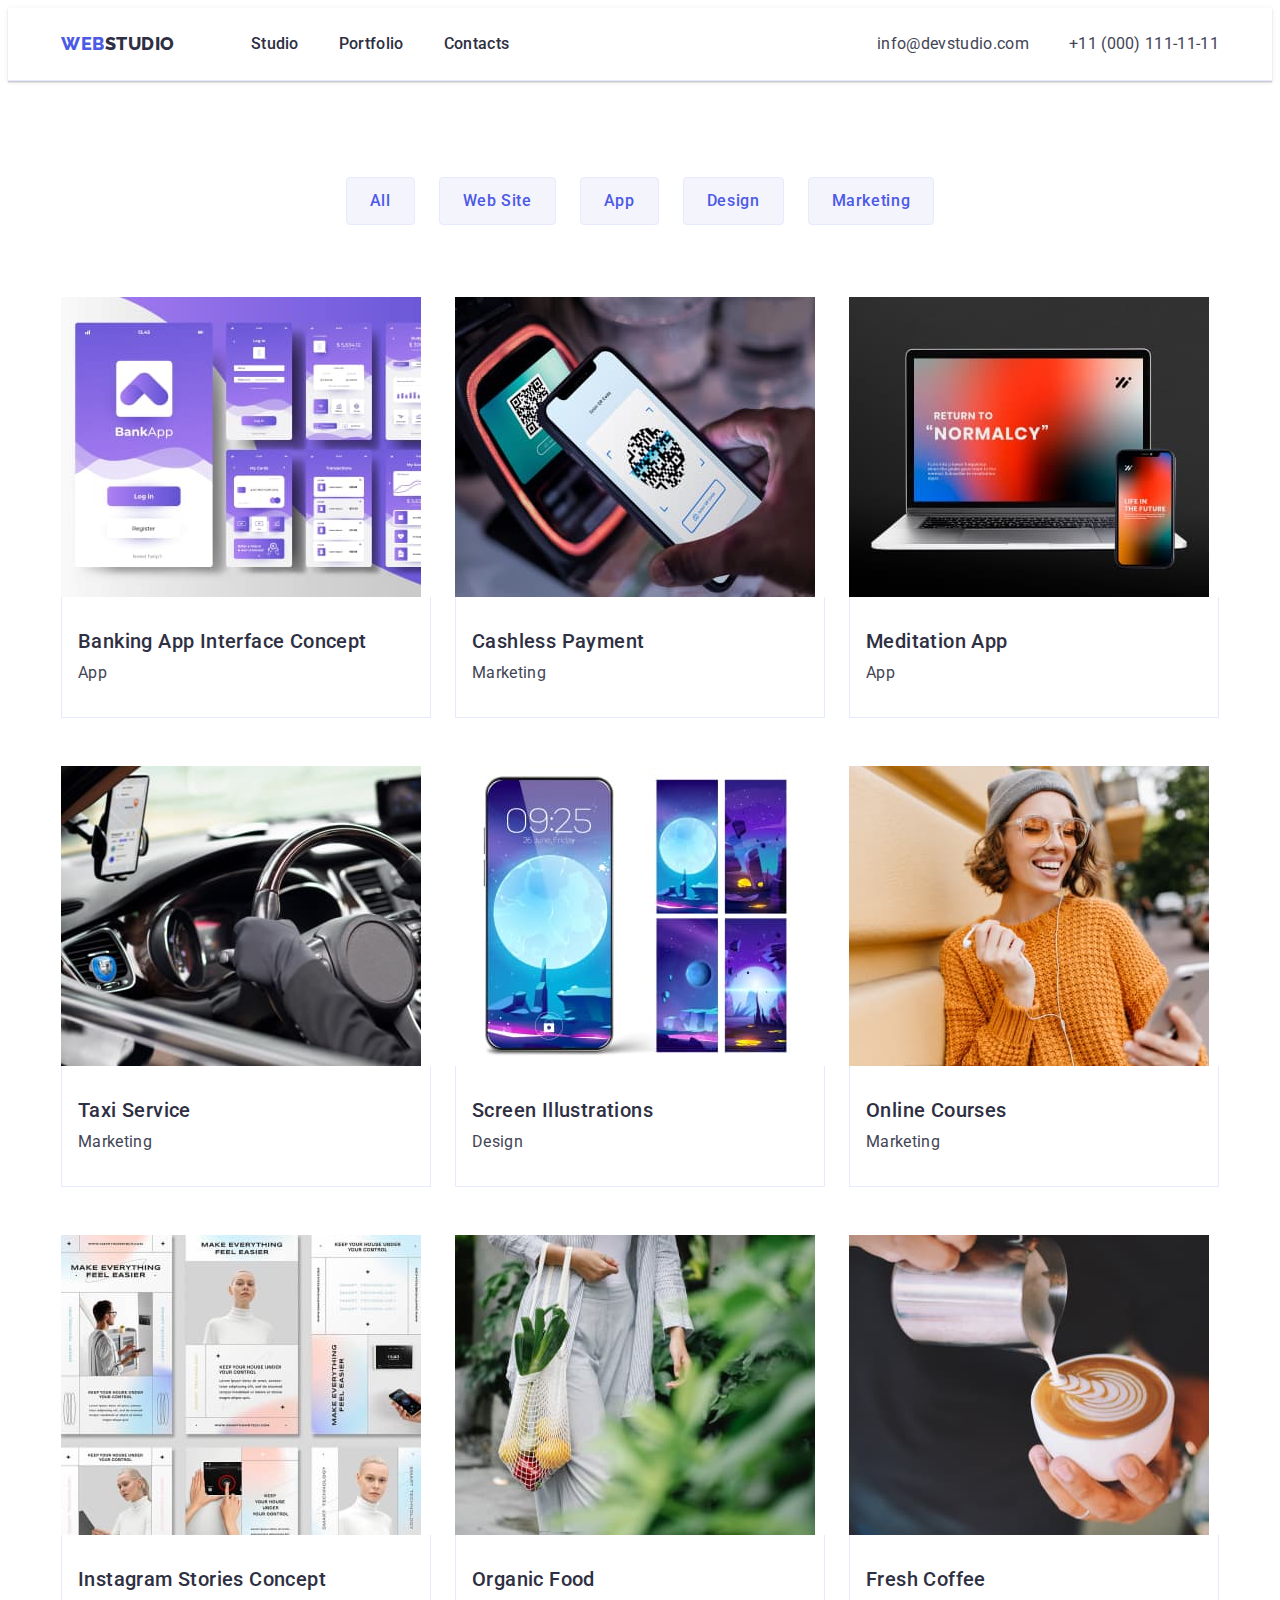
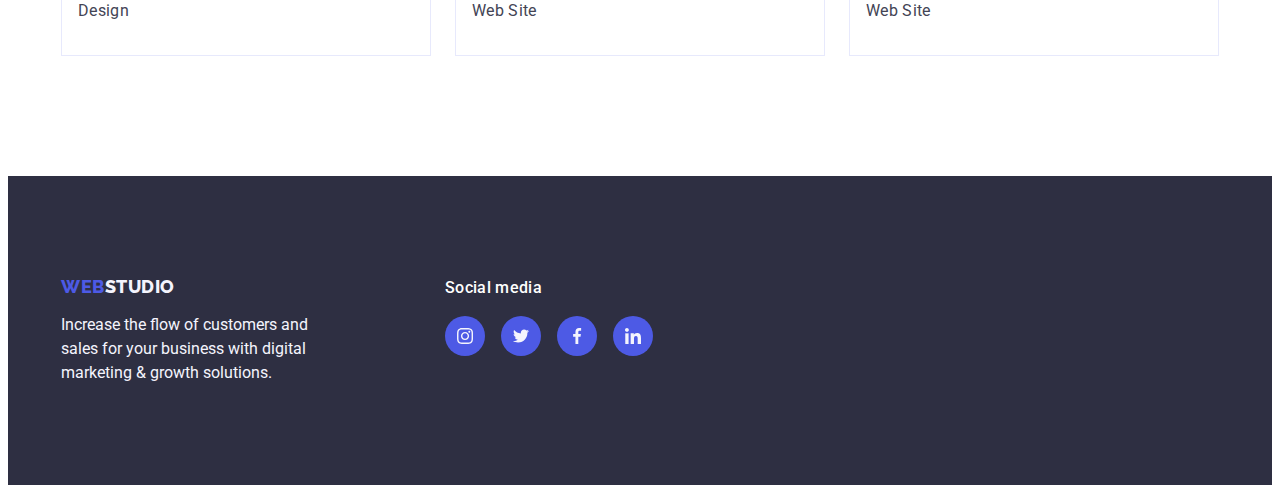
==== portfolio.html @ f35882bb "Initial commit" ====
<!DOCTYPE html>
<html lang="en">
  <head>
    <meta charset="UTF-8" />
    <meta http-equiv="X-UA-Compatible" content="IE=edge" />
    <meta name="viewport" content="width=device-width, initial-scale=1.0" />
    <title>Document</title>
    <link rel="stylesheet" href="https://cdnjs.cloudflare.com/ajax/libs/modern-normalize/1.1.0/modern-normalize.min.css" integrity="sha512-wpPYUAdjBVSE4KJnH1VR1HeZfpl1ub8YT/NKx4PuQ5NmX2tKuGu6U/JRp5y+Y8XG2tV+wKQpNHVUX03MfMFn9Q==" crossorigin="anonymous" referrerpolicy="no-referrer" />
    <link rel="stylesheet" href="./css/styles.css">
    <link rel="preconnect" href="https://fonts.googleapis.com">
    <link rel="preconnect" href="https://fonts.gstatic.com" crossorigin>
    <link href="https://fonts.googleapis.com/css2?family=Raleway:wght@800&family=Roboto:wght@400;500;700;900&display=swap" rel="stylesheet">
    



</head>

      <!-- Header -->
  <body>
    <header class="page-header">
      <div class="heder__conteiner container "> 
        <nav  class="page-nav">
        <a class="link logo" href="./index.html">Web<span class="logo-header">Studio</span></a>
        <ul class="menu list header__menu">
            <li class="menu-link">
              <a class="link-menu link" href="./index.html">Studio</a>
            </li>
            <li class="menu-link">
              <a class="link-menu link" href="./portfolio.html">Portfolio</a>
            </li>
            <li class="menu-link">
              <a class="link-menu link" href="">Contacts</a>
            </li>
          </ul>
        <!-- <ul  class="menu  list header__menu">
          <li class="menu-link"><a class="link-menu link" href="./index.html">Studio</a></li>
          <li class="menu-link"><a class="link-menu link" href="./portfolio.html">Portfolio</a></li>
          <li class="menu-link"><a class="link-menu link" href="">Contacts</a></li>
        </ul> -->
      </nav>
      
     
      <address class="heder-address">
        <ul class="list header-adress__menu">
          <li class="menu-address__item"><a  class="contact-email contact-phone-number contacts link " href="mailto:info@devstudio.com">info@devstudio.com</a></li>
          <li><a  class="contact-phone-number contact-email contacts link " href="tel:+110001111111">+11 (000) 111-11-11</a></li>
        </ul>
      </address>
      </div>
    </header>

    <!-- Main Content -->

    <main>
       
        <section class="works">
          <div class="container">
            <h1 hidden>Works</h1>
                <ul class="filter__list list">
                  <li class="item-filter"><button type="button" class="item-filter__btn ifp__btn">All</button></li>
                  <li class="item-filter"><button type="button" class="item-filter__btn ifp__btn">Web Site</button></li>
                  <li class="item-filter"><button type="button" class="item-filter__btn ifp__btn">App</button></li>
                  <li class="item-filter"><button type="button" class="item-filter__btn ifp__btn">Design</button></li>
                  <li class="item-filter"><button type="button" class="item-filter__btn ifp__btn">Marketing</button></li>
              </ul>

            <ul class="works-list list ">
                <li class="item-works">

                    <a  href="" class="link item-works__link">
                       <img src="./images/works/app1.jpg" alt="photo works" class="item-works__img" width="360">
                        <div class="link__container">   
                          <h2 class="item-works__title">Banking App Interface Concept</h2>
                          <p  class="item-works__text">App</p> 
                        </div>  
                    </a>
                   
                </li>
                <li class="item-works">
                    <a href="" class="link item-works__link">
                        <img src="./images/works/cashlass.jpg" alt="photo works" class="item-works__img" width="360">
                        <div class="link__container">
                          <h2 class="item-works__title">Cashless Payment</h2>
                          <p  class="item-works__text">Marketing</p>
                        </div>
                    </a>
                  
                </li>
                <li class="item-works">
                     <a href="" class="link item-works__link ">
                        <img src="./images/works/maditation.jpg" alt="photo works" class="item-works__img" width="360">
                        <div class="link__container">
                          <h2 class="item-works__title">Meditation App</h2>
                          <p  class="item-works__text">App</p>
                        </div>
                     </a>
                    
                </li>
                <li class="item-works">
                     <a href="" class="link item-works__link">
                        <img src="./images/works/taxi.jpg" alt="photo works" class="item-works__img" width="360">
                        <div class="link__container">
                          <h2 class="item-works__title">Taxi Service</h2>
                          <p  class="item-works__text">Marketing</p>
                        </div>
                     </a>
                    
                </li>
                <li class="item-works">
                     <a href="" class="link item-works__link">
                        <img src="./images/works/screen.jpg" alt="photo works" class="item-works__img" width="360">
                        <div class="link__container">
                          <h2 class="item-works__title">Screen Illustrations</h2>
                          <p  class="item-works__text">Design</p>
                        </div>
                     </a>
                    
                </li>
                <li class="item-works">
                     <a href="" class="link item-works__link">
                        <img src="./images/works/online.jpg" alt="photo works" class="item-works__img" width="360">
                        <div class="link__container">
                          
                          <h2 class="item-works__title">Online Courses</h2>
                          <p  class="item-works__text">Marketing</p>
                        </div>

                     </a>
                    
                </li>
                <li class="item-works">
                     <a href="" class="link item-works__link">
                        <img src="./images/works/instagram.jpg" alt="photo works" class="item-works__img" width="360">
                        <div class="link__container">
                          
                          <h2 class="item-works__title">Instagram Stories Concept</h2>
                          <p  class="item-works__text">Design</p>
                        </div>
                     </a>
                    
                </li>
                <li class="item-works">
                     <a href="" class="link item-works__link">
                        <img src="./images/works/organic.jpg" alt="photo works" class="item-works__img" width="360">
                        <div class="link__container">
                          
                          <h2 class="item-works__title">Organic Food</h2>
                          <p  class="item-works__text">Web Site</p>
                        </div>
                     </a>
                    
                </li>
                <li class="item-works">
                     <a href="" class="link item-works__link">
                        <img src="./images/works/coffe.jpg" alt="photo works" class="item-works__img" width="360">
                        <div class="link__container">
                          
                          <h2 class="item-works__title">Fresh Coffee</h2>
                          <p  class="item-works__text">Web Site</p>
                        </div>

                     </a>
                    
                </li>
            </ul>

          </div>

             

        </section>
     
      
    </main>
            <!-- Footer -->
    <footer class="footer">
      <div class="container container__footer">
        <div>
          <a class="logo-footer__link link logo" href="./index.html"
          >Web<span class="logo-footer">Studio</span>
        </a>
        <p class="text-footer text-footer__portfolio">
          Increase the flow of customers and sales for your business with
          digital marketing & growth solutions.
        </p>
        </div>

        <div class="social_container">
          <p class="footer-sub">Social media</p>
        <ul class="social-list">
          <li class="social-item">
            <a class="social-link_footer" href="" target="_blank" rel="nooperer no-referrer" aria-label="linl to instagram">
              <svg class="social-icon" width="16" height="16">
                <use href="./images/icons.svg#icon-instagram"></use>
              </svg>
            </a>
          </li>
          <li class="social-item">
             <a class="social-link_footer" href="" target="_blank" rel="nooperer no-referrer" aria-label="linl to instagram">
              <svg class="social-icon" width="16" height="16">
                <use href="./images/icons.svg#icon-twitter"></use>
              </svg>
            </a>
          </li>
          <li class="social-item">
             <a class="social-link_footer" href="" target="_blank" rel="nooperer no-referrer" aria-label="linl to instagram">
              <svg class="social-icon" width="16" height="16">
                <use href="./images/icons.svg#icon-facebook"></use>
              </svg>
            </a>
          </li>
          <li class="social-item">
             <a class="social-link_footer" href="" target="_blank" rel="nooperer no-referrer" aria-label="linl to instagram">
              <svg class="social-icon" width="16" height="16">
                <use href="./images/icons.svg#icon-linkedin"></use>
              </svg>
            </a>
          </li>
        </ul>
      </div>
        </div>
        
    </footer>
  </body>
</html>
---- css/styles.css ----
:root {
    /* --main-color: red;  */
    --primary-backgraund:#fff;
    --primary-second-background: #434455 ;
    --primary--font-family: "Roboto", sans-serif;
    --primary-text: #4d5ae5;
    --primary-second-text: #2e2f42;
    --primary-third-text: #f4f4fd;
    --primary-four-text: #FFFFFF;
    --primary-icon:#f4f4fd;

}

h1,
h2,
h3,
h4,
h5,
h6,
p {
    margin: 0;
    
} 

a {
    text-decoration: none;
}



ul,
ol 
li {
    margin: 0;
    padding: 0;
    list-style: none;
}
   
img {
    display: block;
}

address {
    font-style: normal;
}

.link   {
    text-decoration: none;

}

.button-btn {
    cursor: pointer;
    font: inherit;
    padding: 0;
    background-color: transparent;
    border: none;
}

body   {
    font-family: 'Roboto', sans-serif;
    font-style: normal;
    font-size: 16px;
    /* line-height: 1.5; */
    font-weight: 500;
    color:var(--primary-second-background);
    background-color: #ffffff;
    /* background-color:var(--primary-backgraund); */
   
    
}

.container {
    max-width: 1158px;
    padding: 0 15px;
    margin: 0 auto;
    
}


    /* HEADER */
   /*  Logo*/

.page-header {
    /* padding: 24px 0; */
    border-bottom: 1px solid#e7e9fc;
    box-shadow: 0px 2px 1px rgba(46, 47, 66, 0.08), 0px 1px 1px rgba(46, 47, 66, 0.16), 0px 1px 6px rgba(46, 47, 66, 0.08);

}

.heder__conteiner{
    display: flex;
    justify-content: space-between;
    align-items: center;
}


.page-nav {
    display: flex;
    align-items: center;
}

.logo-web {
    font-family: "Raleway", sans-serif;
    font-weight: 800;
    font-size: 18px;
    line-height: 1.17;
    letter-spacing: 0.03em ;
    text-transform: uppercase;
    color: var(--primary-text);
}
    
/* .logo-studio, */
.logo    {
    font-family: "Raleway", sans-serif;
    font-weight: 800;
    font-size: 18px;
    line-height: 1.17;
    letter-spacing: 0.03em;
    text-transform: uppercase;
    color: var(--primary-text);
    margin: 0 76px 0 0;
    
}

.logo-header {
   color: var(--primary-second-text) 
}

.header__menu {
    display: flex;
    gap:40px;
    /* padding: 24px 0 24px; */
}

.menu-link,
.link-menu {
    line-height: 1.5;
    letter-spacing: 0.02em;
    color: var(--primary-second-text);
    display: block;
}

.menu-link:not(:last-child) { 
    margin-right: 0;
}
.link-menu{
    padding: 24px 0;
}

.menu-address__item:not(:last-child){
     margin: 0 40px 0 0;
}

.link-menu:hover,
.link-menu:focus   {
    color: #404BBF;
}

.header-adress__menu {
    display: flex;
    
}

.contact-phone-number,
.contact-email  {
    letter-spacing: 0.02em;
    line-height: 1.5;
    font-weight: 400;
    font-size: 16px;
    color: #434455;
}

.contact-phone-number:hover,
.contact-phone-number:focus {
    color: #404BBF;
}

.contact-email:hover,
.contact-email:focus   {
    color: #404BBF

}
.contacts {
    font-family: 'Roboto', sans-serif;
    letter-spacing: 0.02em;
    line-height: 1.5;
    font-weight: 400;
    font-size: 16px;
    color: #434455;
}

.contacts:hover,
.contacts:focus {
    color: #404BBF;
}
/* Main Contant */ /* Hero */

.hero {
    max-width: 1440px;
}

.hero-bg{
    background-image:linear-gradient(
        rgba(46, 47, 66, 0.7),
    rgba(46, 47, 66, 0.7)),
    url("../images/people-office.jpg");
    background-repeat: no-repeat; 
    background-position: center; 
    background-size: cover;
    margin: 0 auto ;
    padding: 188px  0;
    max-width: 188px 0;
    background-color:  #2E2F42;
    
}

.hero__conteiner{
    display: flex;
    flex-direction: column;
    align-items: center;
}   



.footer {
    background: #2E2F42;
}
.main-title {
    letter-spacing: 0.02em;
    font-weight: 700;
    font-size: 56px;
    line-height: 1.07;
    text-align: center;
    color: #FFFFFF; 
    width: 496px;
    margin:0 0 48px 0;
}

.hero__title {
    max-width: 496px;
}


.button-btn {
    font-family: "Roboto", sans-serif;
    font-weight: 500;
    font-size: 16px;
    line-height: 1.5;
    background-color: #4D5AE5;
    color: #FFFFFF;
    cursor: pointer;
    letter-spacing: 0.04em;
    box-shadow: 0px 4px 4px rgba(0, 0, 0, 0.15);
    border-radius: 4px;
    padding: 16px 32px;
    min-width: 169px;
} 

.button-btn:hover,
.button-btn:focus {
    background:#404BBF;
}
   
   
/* Section 2 */

.second-section {
    padding: 120px 0 120px;
}


.second__container {
    max-width: 1158px;
    /* padding: 120px 0; */
} 

.list__sect__second {
    display: flex;
    justify-content:space-between;
    gap:24px;

}

.advantage {
        display: flex;
        justify-content: center;
        height:112px;
        padding: 24px;
        background: #F4F4FD;
        align-items: center;
        border-radius: 4px;
        margin-bottom: 8px;
}

.sect-second__item {
    /* max-width:264px; */
    width: calc((100% - 72px) / 4);
        
}
.sect-second__item:not(:last-child) {
    margin-right: 0;}

.second-section-title   {
    letter-spacing: 0.02em;
    font-weight: 500;
    font-size: 20px;
    line-height: 1.2;
    color: #2E2F42;
    margin-bottom: 8px;
}

.second-section-text {
    letter-spacing: 0.02em;
    line-height: 1.5;
    font-weight: 400;
    color: #434455;

}


        /* Sektion 3  What are we doing*/
.secrion__three {
    padding: 120px 0;
}
        
.section-title {
    font-weight: 700;
    font-size: 36px;
    line-height:1.1;
    text-align: center;
    letter-spacing: 0.02em;
    text-transform: capitalize;
    color: #2E2F42;
    margin-bottom:72px;
    line-height: 1.1
    
}
.container__three {
     max-width:1158px;
}


.container__three_list {
    display: flex;
    justify-content: space-between;
    gap:24px;
}
 
.third__item {
    max-width:360px;
} 



/* < !-- Section4 Our Team--> */

.container-section__four {
    padding: 32px 0;
}


.conteiner_four__list {
    display: flex;
    justify-content:space-between;
    gap:24px;

}

.list__four__img{
    /* margin-bottom:32px; */
}


.section-four   {
    background: #F4F4FD;
    letter-spacing: 0.02em;
    text-transform: capitalize;
    padding:120px 0;
}
.item-four-list {
    background-color: #FFFFFF;
    width:calc((100% - 3 * 24px)/3);
    display: flex;
    flex-direction: column;
    justify-content: center;
    box-shadow: 0px 1px 6px rgba(46, 47, 66, 0.08), 0px 1px 1px rgba(46, 47, 66, 0.16), 0px 2px 1px rgba(46, 47, 66, 0.08);
    border-radius: 0px 0px 4px 4px;
    
    
}
.section_four__item {
    padding: 32px 0;
    border-radius: 0px 0px 4px 4px;
    
}

.name-working   {
    font-weight: 500;
    letter-spacing: 0.02em;
    font-size: 20px;
    line-height: 1.2;
    color: #2E2F42;
    margin-bottom: 8px;
    text-align: center;
}

.proffesion {
    line-height: 1.5;
    letter-spacing: 0.02em;
    font-weight: 400;
    color: #434455;
    margin-bottom: 8px;
    text-align: center;
   
}

.social-list__four {
    display: flex;
    justify-content: center;
    padding: 0px;
    gap:24px;
    /* max-width: 208px; */
    
}



.social-link__four {
    width: 40px;
    height: 40px;
    background: #4D5AE5;
    border-radius: 50%;
    display: flex;
    align-items: center;
    justify-content: center;
}    

.icon-social{
        /* fill:var(--primary-third-text); */
        fill:var(--primary-icon)
}

/*  .social-icon:hover,
 .social-icon:focus {
     color: #f4f4fd;
 }*/
    

.social-link__four:hover,
.social-link__four:focus {
    background-color: #404bbf;

}


            /* Section 5 Customers */

.customers-section { 
    padding: 120px 0 120px;
}

.container-customers{
    /* padding-top: 120px;
    padding-bottom: 120px; */
    
    
}
.customers-title { 
    line-height: 1.1;
}
.customers-list {
    display: flex;
    /* justify-content: center; */
    /* justify-content:space-between; */
    /* flex-direction: row; */
    /* padding: 0px; */
    gap:24px;
    /* max-width:1128px; */
    
}   
            
.customers-link {
    /* width: 104px; */
    /* height: 56px; */
    color:#8E8F99;
    display: flex;
    align-items: center;
    justify-content: center;
    border: 1px solid #8E8F99;
    border-radius: 4px;
    padding: 15px 32px;
}

.customers__item {
/* .customers-link { */
    width: calc((100% - 120px) / 6);
    height: 88px;
    color: #8E8F99;
}


.social-icon{
    fill:currentColor;

    /* fill:var(--primary-third-text); */
}
.customers-link:hover,
.customers-link:focus {
    border-color: #404bbf;
    color: #404bbf;
}




    /* FOOTER */

.footer {
    padding: 100px 0;
}    
.container__footer{
    display: flex;
    align-items: baseline;

}
.logo-footer {
    font-family: "Raleway", sans-serif;
    font-weight: 800;
    font-size: 18px;
    line-height: 1.17;
    letter-spacing: 0.03em;
    text-transform: uppercase;
    color: var(--primary-third-text);
    margin-bottom:15px;
    /* display: inline-block;
    margin-bottom: 16px; */
    
}
.logo-footer__link {
    display: inline-block;
    margin-bottom: 16px;
}

.logo-studio-footer   {
    /* font-weight: 800;
    font-size: 18px;
    line-height: 1.16; */
    color: #F4F4FD;
}

.logo-web-text {
    font-family: "Raleway", sans-serif;
    font-weight: 800;
    font-size: 18px;
    line-height: 1.17;
    letter-spacing: 0.03em;
    text-transform: uppercase;
    color: var(--primary-four-text)
}
.text-footer {
    font-weight: 400;
    line-height: 1.5;
    color: #F4F4FD;
    max-width: 264px;
    /* margin-right: 120px; */
}

.logo__container {
    margin-right: 120px;
    align-items: baseline;
}
.social_container{
   margin-right: 120px

}    
.footer-sub{
    color: var(--primary-four-text);
    margin-bottom: 16px; 
    line-height: 1.5;
    letter-spacing: 0.02em;

}
.social-list {
    display: flex;
    flex-direction:row;
    justify-content: center;
    /* align-items: baseline; */
    padding: 0px;
    gap: 16px;
    max-width:208px; 
    margin-right: 120px;
   
}
.social-link_footer {
     width: 40px;
    height: 40px; 
    background: #4D5AE5;
    border-radius: 50%;
    display: flex;
    align-items: center;
    justify-content: center;
    color: #FFFFFF;
}

.social-link_footer:hover,
.social-link_footer:focus  {
    background: #31D0AA; 

}
.social-icon__footer{
    /* fill:currentColor; */
    fill: var(--primary-third-text)
}
.social-icon__footer,
.social-icon__footer{
    color: #f4f4fd;
}

     




/* =============PORTFOLIO============= */
.works {
    padding: 96px 0 120px;
    /* margin-bottom: 120px; */
}

.filter__list {
    list-style: none;
    margin-bottom:72px;
    display: flex;
    gap:24px;
    justify-content:center;
    
}

.item-filter__btn   {
    font-family: 'Roboto', sans-serif;
    font-style: normal;
    font-weight: 500;
    font-size: 16px;
    line-height: 24px;
    color: var(--primary-text);
    background-color: var(--primary-third-text);
    cursor: pointer;
    border: 1px solid #E7E9FC;
    border-radius: 4px;
    letter-spacing: 0.04em;
    padding:11px 23px 11px;
    
}

.ifp__btn {
    letter-spacing: 0.04em;
}


.item-filter__btn:hover,
.item-filter__btn:focus {
    background: #404BBF;
    color: #FFFFFF;
    border: 1px solid transparent;
    box-shadow: 0px 3px 1px rgba(0, 0, 0, 0.1), 0px 2px 1px rgba(0, 0, 0, 0.08), 0px 2px 2px rgba(0, 0, 0, 0.12);

}
.ifp__btn:hover,
.ifp__btn:focus {
    border: 1px solid transparent;
}

.text-footer__portfolio {
    margin-right: 120px;
}
.works-list {
    list-style: none;
    display: flex;
    flex-wrap:wrap;
    gap:24px;
    row-gap: 48px;
}

.item-works__link {
    display: block;

}
.item-works__link:hover,
.item-works__link:focus  {
    box-shadow: 0px 1px 6px rgba(46, 47, 66, 0.08), 0px 1px 1px rgba(46, 47, 66, 0.16), 0px 2px 1px rgba(46, 47, 66, 0.08);
}



.item-works {
    display: block;
    width: calc((100% - 48px) / 3);
   flex-shrink:0;
 
}

.item-works:hover {
    box-shadow: 0px 1px 6px rgba(46, 47, 66, 0.08), 0px 1px 1px rgba(46, 47, 66, 0.16), 0px 2px 1px rgba(46, 47, 66, 0.08);
}

.link__container {
    padding: 32px 16px;
    border: 1px solid #e7e9fc;
    border-top:none;
}

.item-works__title  {
    font-family: 'Roboto',sans-serif;
    font-weight: 500;
    font-size: 20px;
    line-height: 1.2;
    letter-spacing: 0.02em;
    color: #2E2F42;
    margin-bottom: 8px;

}


.item-works__text {
    font-weight: 400;
    font-size: 16px;
    line-height: 1.5;
    color: #434455;
    letter-spacing: 0.02em;
}


/* =============PORTFOLIO============= */



.icon-social {
    /* fill: var(--primary-third-text); */
    
}
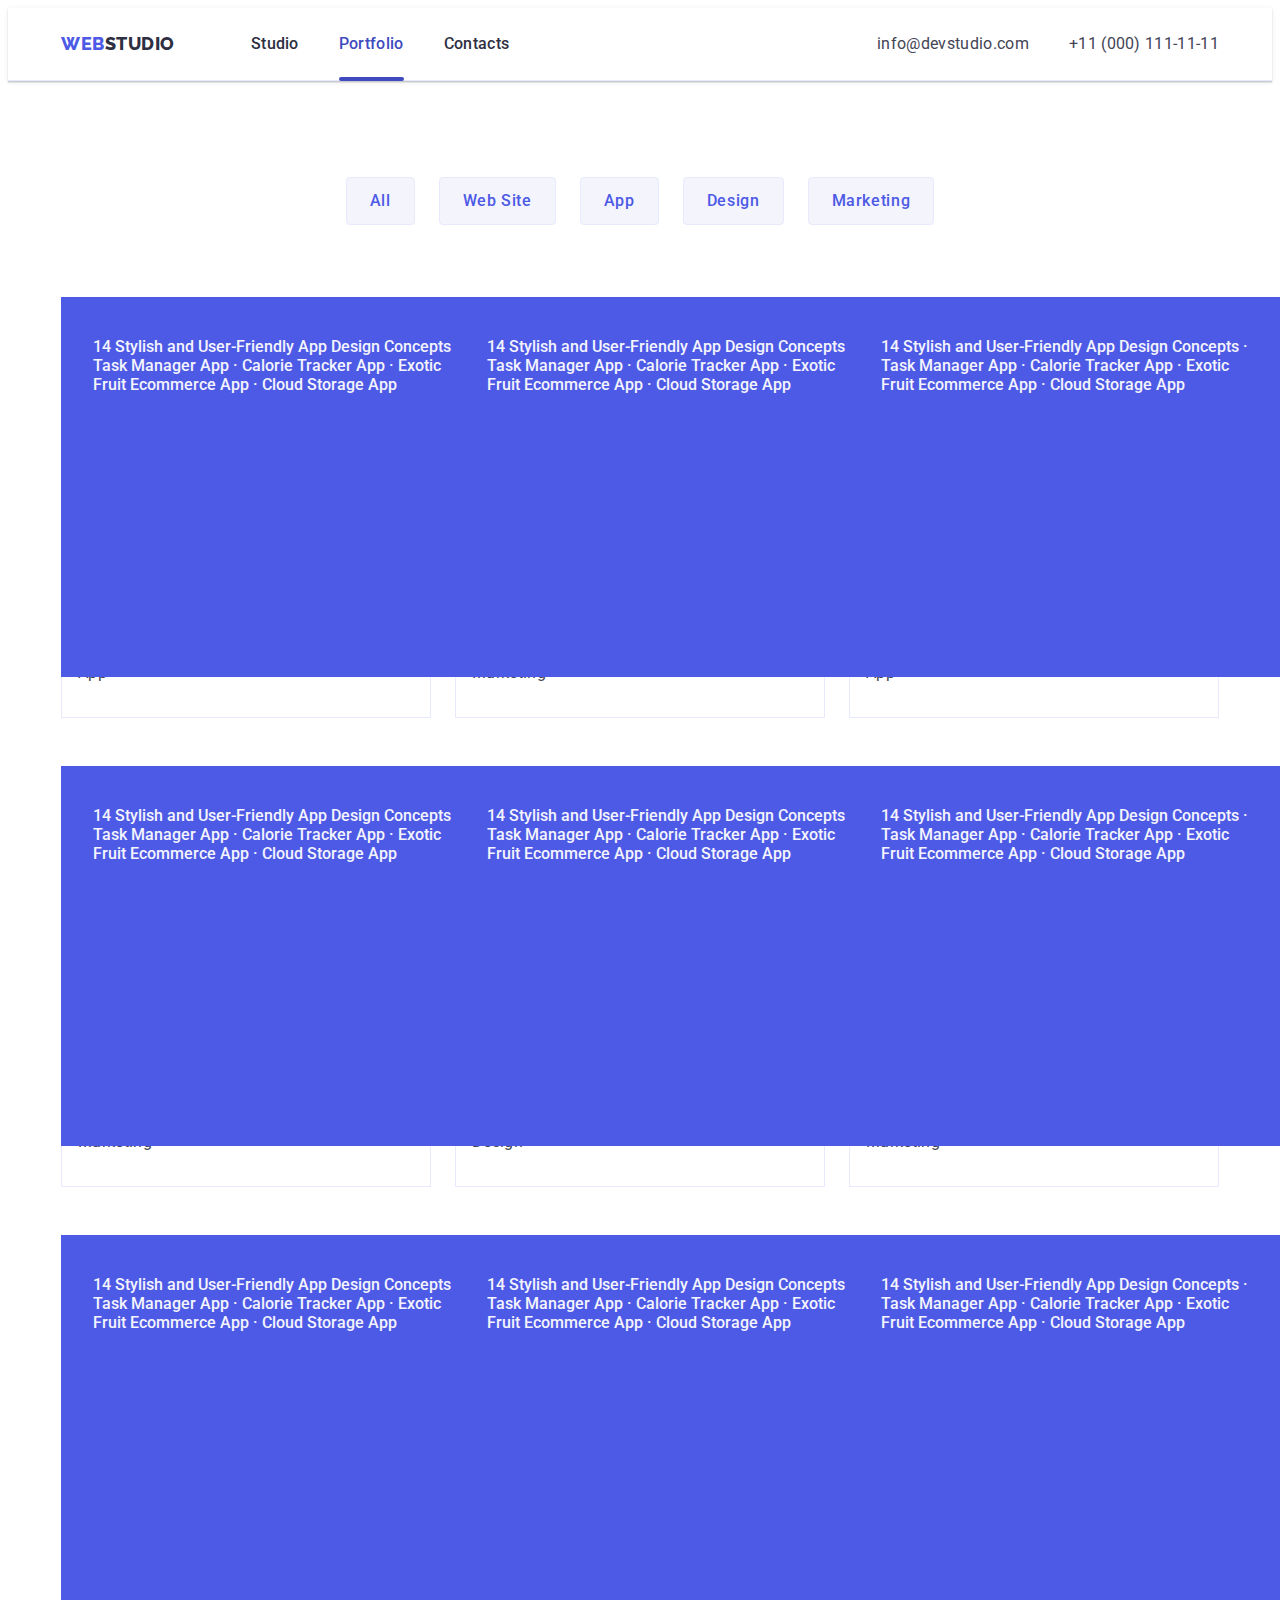
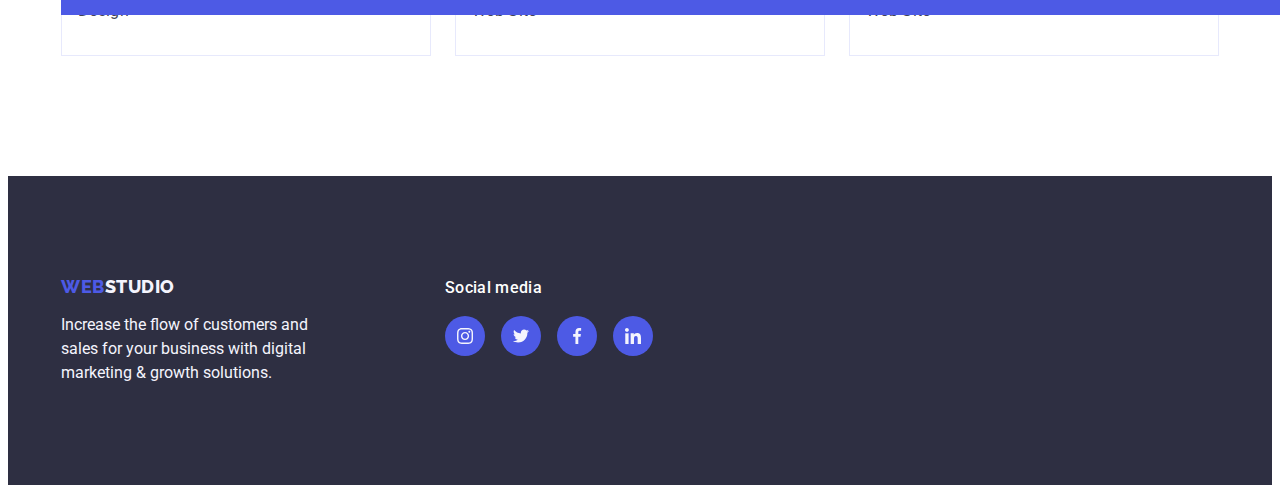
==== commit b9f161d3: "1" ====
--- a/portfolio.html
+++ b/portfolio.html
@@ -5,222 +5,392 @@
     <meta http-equiv="X-UA-Compatible" content="IE=edge" />
     <meta name="viewport" content="width=device-width, initial-scale=1.0" />
     <title>Document</title>
-    <link rel="stylesheet" href="https://cdnjs.cloudflare.com/ajax/libs/modern-normalize/1.1.0/modern-normalize.min.css" integrity="sha512-wpPYUAdjBVSE4KJnH1VR1HeZfpl1ub8YT/NKx4PuQ5NmX2tKuGu6U/JRp5y+Y8XG2tV+wKQpNHVUX03MfMFn9Q==" crossorigin="anonymous" referrerpolicy="no-referrer" />
-    <link rel="stylesheet" href="./css/styles.css">
-    <link rel="preconnect" href="https://fonts.googleapis.com">
-    <link rel="preconnect" href="https://fonts.gstatic.com" crossorigin>
-    <link href="https://fonts.googleapis.com/css2?family=Raleway:wght@800&family=Roboto:wght@400;500;700;900&display=swap" rel="stylesheet">
-    
-
-
-
-</head>
-
-      <!-- Header -->
+    <link
+      rel="stylesheet"
+      href="https://cdnjs.cloudflare.com/ajax/libs/modern-normalize/1.1.0/modern-normalize.min.css"
+      integrity="sha512-wpPYUAdjBVSE4KJnH1VR1HeZfpl1ub8YT/NKx4PuQ5NmX2tKuGu6U/JRp5y+Y8XG2tV+wKQpNHVUX03MfMFn9Q=="
+      crossorigin="anonymous"
+      referrerpolicy="no-referrer"
+    />
+    <link rel="stylesheet" href="./css/styles.css" />
+    <link rel="preconnect" href="https://fonts.googleapis.com" />
+    <link rel="preconnect" href="https://fonts.gstatic.com" crossorigin />
+    <link
+      href="https://fonts.googleapis.com/css2?family=Raleway:wght@800&family=Roboto:wght@400;500;700;900&display=swap"
+      rel="stylesheet"
+    />
+  </head>
+
+  <!-- Header -->
   <body>
     <header class="page-header">
-      <div class="heder__conteiner container "> 
-        <nav  class="page-nav">
-        <a class="link logo" href="./index.html">Web<span class="logo-header">Studio</span></a>
-        <ul class="menu list header__menu">
+      <div class="heder__conteiner container">
+        <nav class="page-nav">
+          <a class="link logo" href="./index.html"
+            >Web<span class="logo-header">Studio</span></a
+          >
+          <ul class="menu list header__menu">
             <li class="menu-link">
               <a class="link-menu link" href="./index.html">Studio</a>
             </li>
             <li class="menu-link">
-              <a class="link-menu link" href="./portfolio.html">Portfolio</a>
+              <a class="link-menu link active" href="./portfolio.html"
+                >Portfolio</a
+              >
             </li>
             <li class="menu-link">
               <a class="link-menu link" href="">Contacts</a>
             </li>
           </ul>
-        <!-- <ul  class="menu  list header__menu">
+          <!-- <ul  class="menu  list header__menu">
           <li class="menu-link"><a class="link-menu link" href="./index.html">Studio</a></li>
           <li class="menu-link"><a class="link-menu link" href="./portfolio.html">Portfolio</a></li>
           <li class="menu-link"><a class="link-menu link" href="">Contacts</a></li>
         </ul> -->
-      </nav>
-      
-     
-      <address class="heder-address">
-        <ul class="list header-adress__menu">
-          <li class="menu-address__item"><a  class="contact-email contact-phone-number contacts link " href="mailto:info@devstudio.com">info@devstudio.com</a></li>
-          <li><a  class="contact-phone-number contact-email contacts link " href="tel:+110001111111">+11 (000) 111-11-11</a></li>
-        </ul>
-      </address>
+        </nav>
+
+        <address class="heder-address">
+          <ul class="list header-adress__menu">
+            <li class="menu-address__item">
+              <a
+                class="contact-email contact-phone-number contacts link"
+                href="mailto:info@devstudio.com"
+                >info@devstudio.com</a
+              >
+            </li>
+            <li>
+              <a
+                class="contact-phone-number contact-email contacts link"
+                href="tel:+110001111111"
+                >+11 (000) 111-11-11</a
+              >
+            </li>
+          </ul>
+        </address>
       </div>
     </header>
 
     <!-- Main Content -->
 
     <main>
-       
-        <section class="works">
-          <div class="container">
-            <h1 hidden>Works</h1>
-                <ul class="filter__list list">
-                  <li class="item-filter"><button type="button" class="item-filter__btn ifp__btn">All</button></li>
-                  <li class="item-filter"><button type="button" class="item-filter__btn ifp__btn">Web Site</button></li>
-                  <li class="item-filter"><button type="button" class="item-filter__btn ifp__btn">App</button></li>
-                  <li class="item-filter"><button type="button" class="item-filter__btn ifp__btn">Design</button></li>
-                  <li class="item-filter"><button type="button" class="item-filter__btn ifp__btn">Marketing</button></li>
-              </ul>
-
-            <ul class="works-list list ">
-                <li class="item-works">
-
-                    <a  href="" class="link item-works__link">
-                       <img src="./images/works/app1.jpg" alt="photo works" class="item-works__img" width="360">
-                        <div class="link__container">   
-                          <h2 class="item-works__title">Banking App Interface Concept</h2>
-                          <p  class="item-works__text">App</p> 
-                        </div>  
-                    </a>
-                   
-                </li>
-                <li class="item-works">
-                    <a href="" class="link item-works__link">
-                        <img src="./images/works/cashlass.jpg" alt="photo works" class="item-works__img" width="360">
-                        <div class="link__container">
-                          <h2 class="item-works__title">Cashless Payment</h2>
-                          <p  class="item-works__text">Marketing</p>
-                        </div>
-                    </a>
-                  
-                </li>
-                <li class="item-works">
-                     <a href="" class="link item-works__link ">
-                        <img src="./images/works/maditation.jpg" alt="photo works" class="item-works__img" width="360">
-                        <div class="link__container">
-                          <h2 class="item-works__title">Meditation App</h2>
-                          <p  class="item-works__text">App</p>
-                        </div>
-                     </a>
-                    
-                </li>
-                <li class="item-works">
-                     <a href="" class="link item-works__link">
-                        <img src="./images/works/taxi.jpg" alt="photo works" class="item-works__img" width="360">
-                        <div class="link__container">
-                          <h2 class="item-works__title">Taxi Service</h2>
-                          <p  class="item-works__text">Marketing</p>
-                        </div>
-                     </a>
-                    
-                </li>
-                <li class="item-works">
-                     <a href="" class="link item-works__link">
-                        <img src="./images/works/screen.jpg" alt="photo works" class="item-works__img" width="360">
-                        <div class="link__container">
-                          <h2 class="item-works__title">Screen Illustrations</h2>
-                          <p  class="item-works__text">Design</p>
-                        </div>
-                     </a>
-                    
-                </li>
-                <li class="item-works">
-                     <a href="" class="link item-works__link">
-                        <img src="./images/works/online.jpg" alt="photo works" class="item-works__img" width="360">
-                        <div class="link__container">
-                          
-                          <h2 class="item-works__title">Online Courses</h2>
-                          <p  class="item-works__text">Marketing</p>
-                        </div>
-
-                     </a>
-                    
-                </li>
-                <li class="item-works">
-                     <a href="" class="link item-works__link">
-                        <img src="./images/works/instagram.jpg" alt="photo works" class="item-works__img" width="360">
-                        <div class="link__container">
-                          
-                          <h2 class="item-works__title">Instagram Stories Concept</h2>
-                          <p  class="item-works__text">Design</p>
-                        </div>
-                     </a>
-                    
-                </li>
-                <li class="item-works">
-                     <a href="" class="link item-works__link">
-                        <img src="./images/works/organic.jpg" alt="photo works" class="item-works__img" width="360">
-                        <div class="link__container">
-                          
-                          <h2 class="item-works__title">Organic Food</h2>
-                          <p  class="item-works__text">Web Site</p>
-                        </div>
-                     </a>
-                    
-                </li>
-                <li class="item-works">
-                     <a href="" class="link item-works__link">
-                        <img src="./images/works/coffe.jpg" alt="photo works" class="item-works__img" width="360">
-                        <div class="link__container">
-                          
-                          <h2 class="item-works__title">Fresh Coffee</h2>
-                          <p  class="item-works__text">Web Site</p>
-                        </div>
-
-                     </a>
-                    
-                </li>
-            </ul>
-
-          </div>
-
-             
-
-        </section>
-     
-      
+      <section class="works">
+        <div class="container">
+          <h1 hidden>Works</h1>
+          <ul class="filter__list list">
+            <li class="item-filter">
+              <button type="button" class="item-filter__btn ifp__btn">
+                All
+              </button>
+            </li>
+            <li class="item-filter">
+              <button type="button" class="item-filter__btn ifp__btn">
+                Web Site
+              </button>
+            </li>
+            <li class="item-filter">
+              <button type="button" class="item-filter__btn ifp__btn">
+                App
+              </button>
+            </li>
+            <li class="item-filter">
+              <button type="button" class="item-filter__btn ifp__btn">
+                Design
+              </button>
+            </li>
+            <li class="item-filter">
+              <button type="button" class="item-filter__btn ifp__btn">
+                Marketing
+              </button>
+            </li>
+          </ul>
+
+          <ul class="works-list list">
+            <li class="item-works">
+              <a href="" class="link item-works__link">
+                <div class="team-thumb">
+                  <img
+                    src="./images/works/app1.jpg"
+                    alt="photo works"
+                    class="item-works__img"
+                    width="360"
+                  />
+                  <div class="overlay">
+                    <p class="overlay-text">
+                      14 Stylish and User-Friendly App Design Concepts · Task
+                      Manager App · Calorie Tracker App · Exotic Fruit Ecommerce
+                      App · Cloud Storage App
+                    </p>
+                  </div>
+                </div>
+                <div class="link__container">
+                  <h2 class="item-works__title">
+                    Banking App Interface Concept
+                  </h2>
+                  <p class="item-works__text">App</p>
+                </div>
+              </a>
+            </li>
+            <li class="item-works">
+              <a href="" class="link item-works__link">
+                <div class="team-thumb">
+                  <img
+                    src="./images/works/cashlass.jpg"
+                    alt="photo works"
+                    class="item-works__img"
+                    width="360"
+                  />
+                  <div class="overlay">
+                    <p class="overlay-text">
+                      14 Stylish and User-Friendly App Design Concepts · Task
+                      Manager App · Calorie Tracker App · Exotic Fruit Ecommerce
+                      App · Cloud Storage App
+                    </p>
+                  </div>
+                </div>
+                <div class="link__container">
+                  <h2 class="item-works__title">Cashless Payment</h2>
+                  <p class="item-works__text">Marketing</p>
+                </div>
+              </a>
+            </li>
+            <li class="item-works">
+              <a href="" class="link item-works__link">
+                <div class="team-thumb">
+                  <img
+                    src="./images/works/maditation.jpg"
+                    alt="photo works"
+                    class="item-works__img"
+                    width="360"
+                  />
+                  <div class="overlay">
+                    <p class="overlay-text">
+                      14 Stylish and User-Friendly App Design Concepts · Task
+                      Manager App · Calorie Tracker App · Exotic Fruit Ecommerce
+                      App · Cloud Storage App
+                    </p>
+                  </div>
+                </div>
+                <div class="link__container">
+                  <h2 class="item-works__title">Meditation App</h2>
+                  <p class="item-works__text">App</p>
+                </div>
+              </a>
+            </li>
+            <li class="item-works">
+              <a href="" class="link item-works__link">
+                <div class="team-thumb">
+                  <img
+                    src="./images/works/taxi.jpg"
+                    alt="photo works"
+                    class="item-works__img"
+                    width="360"
+                  />
+                  <div class="overlay">
+                    <p class="overlay-text">
+                      14 Stylish and User-Friendly App Design Concepts · Task
+                      Manager App · Calorie Tracker App · Exotic Fruit Ecommerce
+                      App · Cloud Storage App
+                    </p>
+                  </div>
+                </div>
+                <div class="link__container">
+                  <h2 class="item-works__title">Taxi Service</h2>
+                  <p class="item-works__text">Marketing</p>
+                </div>
+              </a>
+            </li>
+
+            <li class="item-works">
+              <a href="" class="link item-works__link">
+                <div class="team-thumb">
+                  <img
+                  src="./images/works/screen.jpg"
+                  alt="photo works"
+                  class="item-works__img"
+                  width="360"
+                />
+                <div class="overlay">
+                  <p class="overlay-text">
+                    14 Stylish and User-Friendly App Design Concepts · Task
+                    Manager App · Calorie Tracker App · Exotic Fruit Ecommerce
+                    App · Cloud Storage App
+                  </p>
+                </div>
+                </div>
+                
+                <div class="link__container">
+                  <h2 class="item-works__title">Screen Illustrations</h2>
+                  <p class="item-works__text">Design</p>
+                </div>
+              </a>
+            </li>
+            <li class="item-works">
+              <a href="" class="link item-works__link">
+                <div class="team-thumb">
+                  <img
+                  src="./images/works/online.jpg"
+                  alt="photo works"
+                  class="item-works__img"
+                  width="360"
+                />
+                <div class="overlay">
+                  <p class="overlay-text">
+                    14 Stylish and User-Friendly App Design Concepts · Task
+                    Manager App · Calorie Tracker App · Exotic Fruit Ecommerce
+                    App · Cloud Storage App
+                  </p>
+                </div>
+                </div>
+                
+                <div class="link__container">
+                  <h2 class="item-works__title">Online Courses</h2>
+                  <p class="item-works__text">Marketing</p>
+                </div>
+              </a>
+            </li>
+            <li class="item-works">
+              <a href="" class="link item-works__link">
+                <div class="team-thumb">
+                  <img src="./images/works/instagram.jpg"
+                  alt="photo works"
+                   class="item-works__img"
+                    width="360"
+                />
+                  <div class="overlay">
+                    <p class="overlay-text">
+                      14 Stylish and User-Friendly App Design Concepts · Task
+                      Manager App · Calorie Tracker App · Exotic Fruit Ecommerce
+                      App · Cloud Storage App
+                    </p>
+                  </div>
+                </div>
+                <div class="link__container">
+                  <h2 class="item-works__title">Instagram Stories Concept</h2>
+                  <p class="item-works__text">Design</p>
+                </div>
+              </a>
+            </li>
+            <li class="item-works">
+              <a href="" class="link item-works__link">
+                <div class="team-thumb">
+                  <img src="./images/works/organic.jpg"
+                   alt="photo works"
+                   class="item-works__img"
+                   width="360"/>
+                    <div class="overlay">
+                      <p class="overlay-text">
+                        14 Stylish and User-Friendly App Design Concepts · Task
+                        Manager App · Calorie Tracker App · Exotic Fruit Ecommerce
+                         App · Cloud Storage App
+                      </p>
+                  </div>
+                </div>
+               
+                <div class="link__container">
+                  <h2 class="item-works__title">Organic Food</h2>
+                  <p class="item-works__text">Web Site</p>
+                </div>
+              </a>
+            </li>
+            <li class="item-works">
+              <a href="" class="link item-works__link">
+                <div class="team-thumb">
+                  <img
+                    src="./images/works/coffe.jpg"
+                    alt="photo works"
+                    class="item-works__img"
+                    width="360"
+                  />
+                  <div class="overlay">
+                      <p class="overlay-text">
+                        14 Stylish and User-Friendly App Design Concepts · Task
+                         Manager App · Calorie Tracker App · Exotic Fruit Ecommerce
+                         App · Cloud Storage App
+                      </p>
+                  </div>
+                </div>
+                
+                <div class="link__container">
+                    <h2 class="item-works__title">Fresh Coffee</h2>
+                    <p class="item-works__text">Web Site</p>
+                </div>
+              </a>
+            </li>
+          </ul>
+        </div>
+      </section>
     </main>
-            <!-- Footer -->
+    <!-- Footer -->
     <footer class="footer">
       <div class="container container__footer">
         <div>
           <a class="logo-footer__link link logo" href="./index.html"
-          >Web<span class="logo-footer">Studio</span>
-        </a>
-        <p class="text-footer text-footer__portfolio">
-          Increase the flow of customers and sales for your business with
-          digital marketing & growth solutions.
-        </p>
+            >Web<span class="logo-footer">Studio</span>
+          </a>
+          <p class="text-footer text-footer__portfolio">
+            Increase the flow of customers and sales for your business with
+            digital marketing & growth solutions.
+          </p>
         </div>
 
         <div class="social_container">
           <p class="footer-sub">Social media</p>
-        <ul class="social-list">
-          <li class="social-item">
-            <a class="social-link_footer" href="" target="_blank" rel="nooperer no-referrer" aria-label="linl to instagram">
-              <svg class="social-icon" width="16" height="16">
-                <use href="./images/icons.svg#icon-instagram"></use>
-              </svg>
-            </a>
-          </li>
-          <li class="social-item">
-             <a class="social-link_footer" href="" target="_blank" rel="nooperer no-referrer" aria-label="linl to instagram">
-              <svg class="social-icon" width="16" height="16">
-                <use href="./images/icons.svg#icon-twitter"></use>
-              </svg>
-            </a>
-          </li>
-          <li class="social-item">
-             <a class="social-link_footer" href="" target="_blank" rel="nooperer no-referrer" aria-label="linl to instagram">
-              <svg class="social-icon" width="16" height="16">
-                <use href="./images/icons.svg#icon-facebook"></use>
-              </svg>
-            </a>
-          </li>
-          <li class="social-item">
-             <a class="social-link_footer" href="" target="_blank" rel="nooperer no-referrer" aria-label="linl to instagram">
-              <svg class="social-icon" width="16" height="16">
-                <use href="./images/icons.svg#icon-linkedin"></use>
-              </svg>
-            </a>
-          </li>
-        </ul>
+          <ul class="social-list">
+            <li class="social-item">
+              <a
+                class="social-link_footer"
+                href=""
+                target="_blank"
+                rel="nooperer no-referrer"
+                aria-label="linl to instagram"
+              >
+                <svg class="social-icon" width="16" height="16">
+                  <use href="./images/icons.svg#icon-instagram"></use>
+                </svg>
+              </a>
+            </li>
+            <li class="social-item">
+              <a
+                class="social-link_footer"
+                href=""
+                target="_blank"
+                rel="nooperer no-referrer"
+                aria-label="linl to instagram"
+              >
+                <svg class="social-icon" width="16" height="16">
+                  <use href="./images/icons.svg#icon-twitter"></use>
+                </svg>
+              </a>
+            </li>
+            <li class="social-item">
+              <a
+                class="social-link_footer"
+                href=""
+                target="_blank"
+                rel="nooperer no-referrer"
+                aria-label="linl to instagram"
+              >
+                <svg class="social-icon" width="16" height="16">
+                  <use href="./images/icons.svg#icon-facebook"></use>
+                </svg>
+              </a>
+            </li>
+            <li class="social-item">
+              <a
+                class="social-link_footer"
+                href=""
+                target="_blank"
+                rel="nooperer no-referrer"
+                aria-label="linl to instagram"
+              >
+                <svg class="social-icon" width="16" height="16">
+                  <use href="./images/icons.svg#icon-linkedin"></use>
+                </svg>
+              </a>
+            </li>
+          </ul>
+        </div>
       </div>
-        </div>
-        
     </footer>
   </body>
 </html>
--- a/css/styles.css
+++ b/css/styles.css
@@ -8,8 +8,14 @@
     --primary-third-text: #f4f4fd;
     --primary-four-text: #FFFFFF;
     --primary-icon:#f4f4fd;
-
-}
+        /* ===Others=== */
+    --heder-idx: 10;
+    --modal-idx: 100; 
+}
+
+
+
+--
 
 h1,
 h2,
@@ -92,6 +98,7 @@
     display: flex;
     justify-content: space-between;
     align-items: center;
+    z-index: var(--heder-idx);
 }
 
 
@@ -131,6 +138,7 @@
     display: flex;
     gap:40px;
     /* padding: 24px 0 24px; */
+   
 }
 
 .menu-link,
@@ -139,7 +147,31 @@
     letter-spacing: 0.02em;
     color: var(--primary-second-text);
     display: block;
-}
+    position: relative;
+    transform: color 250ms cubic-bezier(0.4, 0, 0.2, 1);
+}
+
+.active::after {
+    content: "";
+    position: absolute;
+    left: 0;
+    bottom: -1px;
+    width: 100%;
+    height: 4px;
+    border-radius: 2px;
+    background: #404BBF;
+    display: block;
+}
+
+.link-menu.active {
+    color: #404BBF;
+}
+/* 
+.link-menu.active::after {
+    background: #404BBF;
+    border: 1px solid #000000;
+    box-shadow: 0px 4px 4px ; */
+
 
 .menu-link:not(:last-child) { 
     margin-right: 0;
@@ -734,8 +766,75 @@
 /* =============PORTFOLIO============= */
 
 
-
-.icon-social {
-    /* fill: var(--primary-third-text); */
-    
+/* ==========Modal-window============= */
+
+
+.backdrop {
+    position: fixed;
+    top: 0;
+    left: 0;
+    width: 100%;
+    height: 100%;
+    background-color: rgba(46, 47, 66, 0.4);
+    transition: opacity 250ms cubic-bezier(0.4, 0, 0.2, 1), visibility 250ms cubic-bezier(0.4, 0, 0.2, 1);
+
+}
+
+.modal{
+    position: absolute;
+    transform: translate(-50%, -50%);
+    /* top: calc(50% - 204px);
+    left: calc(50% - 290px); */
+    width: 408px;
+    min-height: 576px;
+    background: #FCFCFC;
+    box-shadow: 0px 1px 1px rgba(0, 0, 0, 0.14), 0px 1px 3px rgba(0, 0, 0, 0.12), 0px 2px 1px rgba(0, 0, 0, 0.2);
+    border-radius: 4px;
+    z-index: var(--modal-idx);
+    transition: transform 250ms cubic-bezier(0.4, 0, 0.2, 1);
+}
+.backdrop.is-hidden{
+    opacity: 0;
+    pointer-events: none;
+    visibility: hidden;
+}
+
+.modal-clous__btn{
+    position: absolute;
+    display: flex;
+    justify-content: center;
+    align-items: center;
+    top: 24px;
+    right: 24px;
+    width: 24px;
+    height: 24px;
+    padding: 0;
+    border-radius: 50%;
+        /* background: #2E2F42; */
+    background-color: #E7E9FC;
+    border: 1px solid rgba(0, 0, 0, 0.1);
+    cursor: pointer;
+    transition: background-color 250ms cubic-bezier(0.4, 0, 0.2, 1), border 250ms cubic-bezier(0.4, 0,0.2, 1);
+}
+    
+.modal-clous__icon {
+    fill:#2E2F42;
+}
+
+.team-thumb {
+    position: relative;
+}
+
+.overlay {
+    position: absolute;
+    top: 0;
+    left: 0;
+    background-color: #4D5AE5;
+    padding: 40px 32px;
+    width: 100%;
+    height: 100%;
+}
+
+.overlay-text {
+    color: #F4F4FD;
 }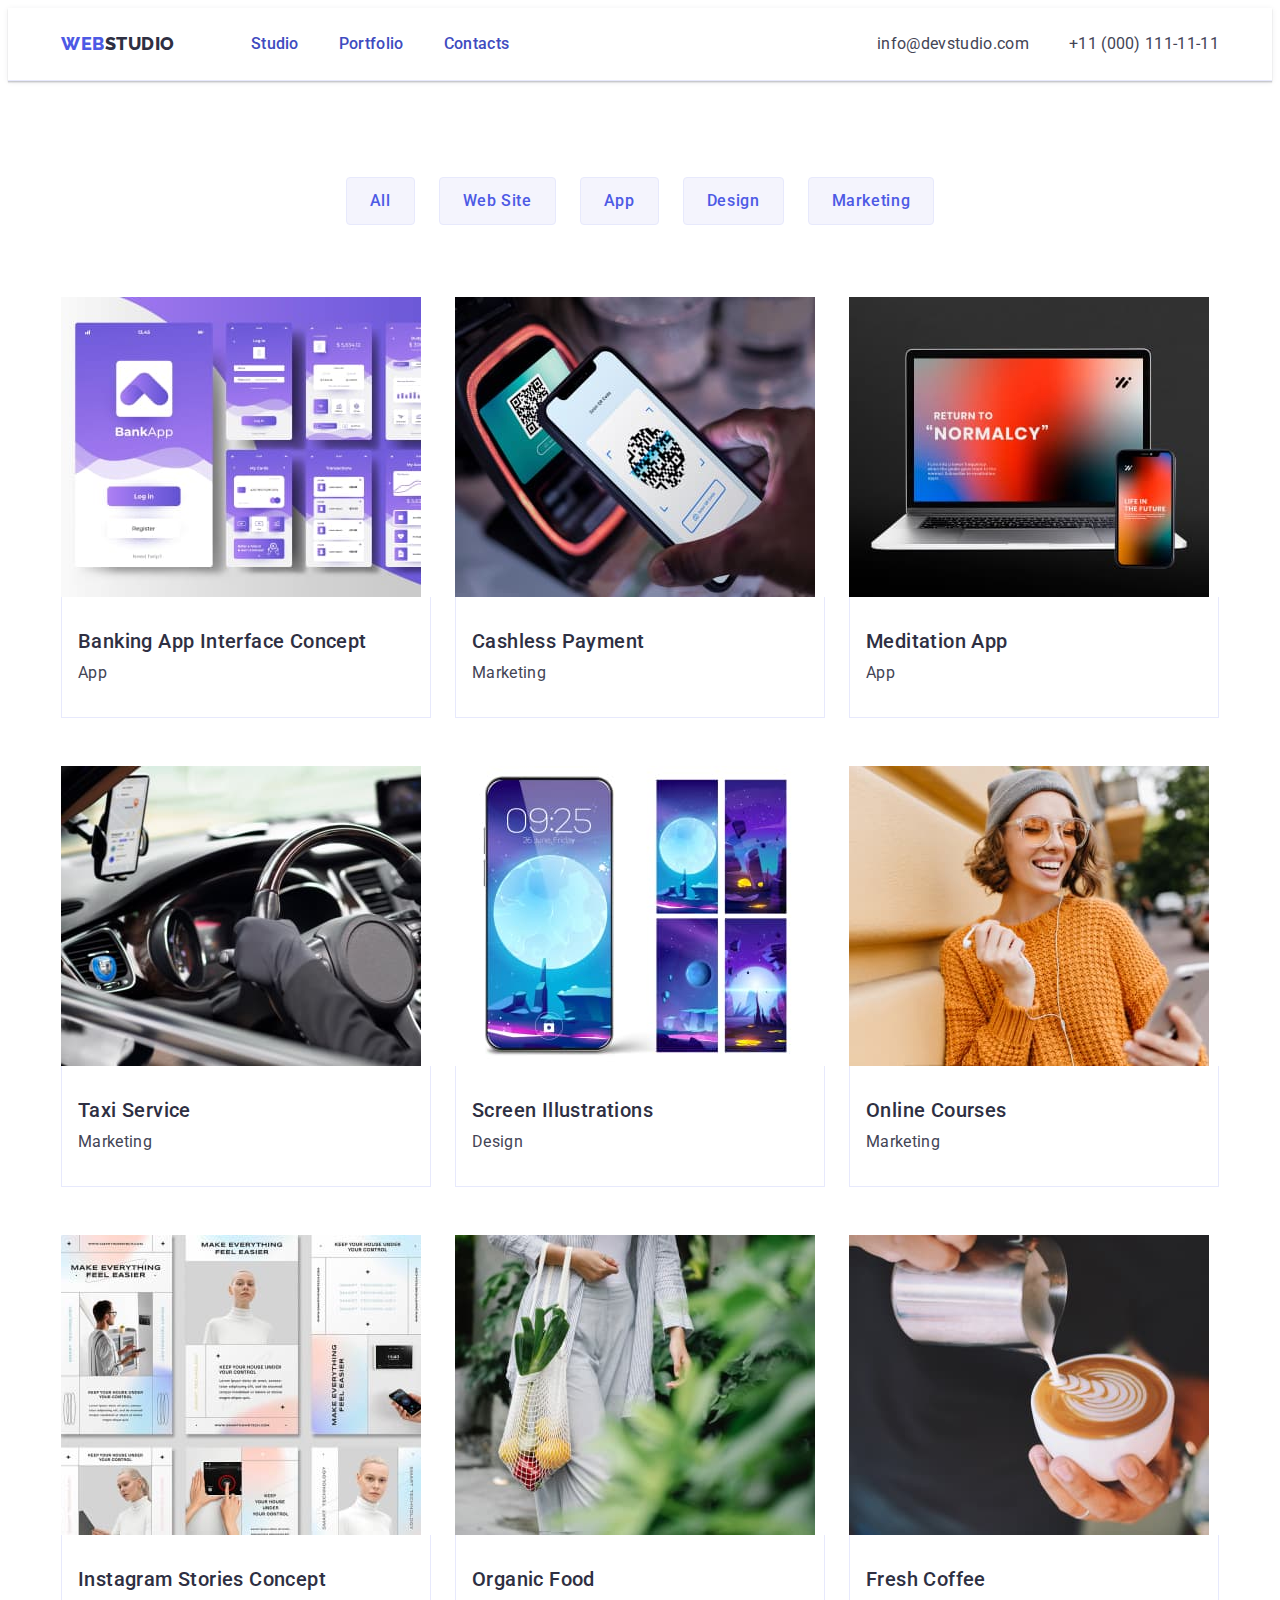
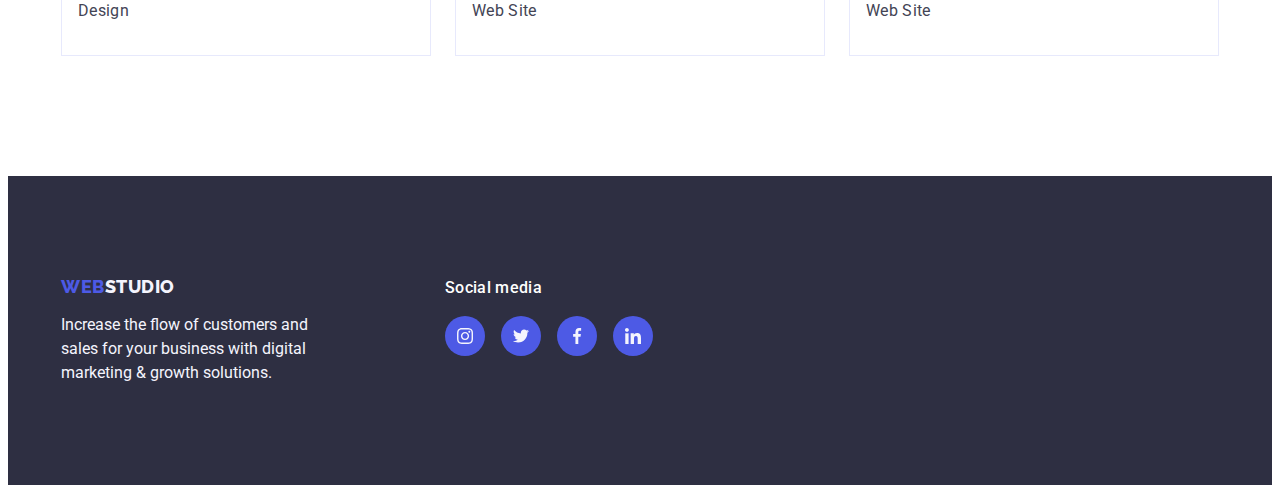
==== commit 7d17a03f: "update" ====
--- a/portfolio.html
+++ b/portfolio.html
@@ -26,7 +26,7 @@
     <header class="page-header">
       <div class="heder__conteiner container">
         <nav class="page-nav">
-          <a class="link logo" href="./index.html"
+          <a class="link logo active" href="./index.html"
             >Web<span class="logo-header">Studio</span></a
           >
           <ul class="menu list header__menu">
@@ -116,9 +116,7 @@
                   />
                   <div class="overlay">
                     <p class="overlay-text">
-                      14 Stylish and User-Friendly App Design Concepts · Task
-                      Manager App · Calorie Tracker App · Exotic Fruit Ecommerce
-                      App · Cloud Storage App
+                      14 Stylish and User-Friendly App Design Concepts · Task Manager App · Calorie Tracker App · Exotic Fruit Ecommerce App · Cloud Storage App
                     </p>
                   </div>
                 </div>
--- a/css/styles.css
+++ b/css/styles.css
@@ -159,7 +159,7 @@
     width: 100%;
     height: 4px;
     border-radius: 2px;
-    background: #404BBF;
+    /* background: #404BBF; */
     display: block;
 }
 
@@ -178,6 +178,9 @@
 }
 .link-menu{
     padding: 24px 0;
+    color: #404bbf;
+    color: 250ms cubic-bezier(0.4, 0, 0.2, 1);
+    transition: color 250ms cubic-bezier(0.4, 0, 0.2, 1);
 }
 
 .menu-address__item:not(:last-child){
@@ -191,6 +194,7 @@
 
 .header-adress__menu {
     display: flex;
+    color: 250ms cubic-bezier(0.4, 0, 0.2, 1);
     
 }
 
@@ -201,6 +205,7 @@
     font-weight: 400;
     font-size: 16px;
     color: #434455;
+    color: 250ms cubic-bezier(0.4, 0, 0.2, 1);
 }
 
 .contact-phone-number:hover,
@@ -287,6 +292,7 @@
     border-radius: 4px;
     padding: 16px 32px;
     min-width: 169px;
+    transition: background-color 250ms cubic-bezier(0.4, 0, 0.2, 1);
 } 
 
 .button-btn:hover,
@@ -452,8 +458,6 @@
     justify-content: center;
     padding: 0px;
     gap:24px;
-    /* max-width: 208px; */
-    
 }
 
 
@@ -466,18 +470,14 @@
     display: flex;
     align-items: center;
     justify-content: center;
+    transition:background-color 250ms cubic-bezier(0.4, 0, 0.2, 1);
 }    
 
 .icon-social{
         /* fill:var(--primary-third-text); */
         fill:var(--primary-icon)
-}
-
-/*  .social-icon:hover,
- .social-icon:focus {
-     color: #f4f4fd;
- }*/
-    
+        
+}
 
 .social-link__four:hover,
 .social-link__four:focus {
@@ -493,8 +493,6 @@
 }
 
 .container-customers{
-    /* padding-top: 120px;
-    padding-bottom: 120px; */
     
     
 }
@@ -503,18 +501,12 @@
 }
 .customers-list {
     display: flex;
-    /* justify-content: center; */
-    /* justify-content:space-between; */
-    /* flex-direction: row; */
-    /* padding: 0px; */
     gap:24px;
-    /* max-width:1128px; */
+    
     
 }   
             
 .customers-link {
-    /* width: 104px; */
-    /* height: 56px; */
     color:#8E8F99;
     display: flex;
     align-items: center;
@@ -522,6 +514,7 @@
     border: 1px solid #8E8F99;
     border-radius: 4px;
     padding: 15px 32px;
+    transition: border-color 250ms cubic-bezier(0.4, 0, 0.2, 1), color 250ms cubic-bezier(0.4, 0, 0.2, 1);
 }
 
 .customers__item {
@@ -633,6 +626,7 @@
     align-items: center;
     justify-content: center;
     color: #FFFFFF;
+    transition: background-color 250ms cubic-bezier(0.4, 0, 0.2, 1);
 }
 
 .social-link_footer:hover,
@@ -682,7 +676,10 @@
     border-radius: 4px;
     letter-spacing: 0.04em;
     padding:11px 23px 11px;
-    
+    transition: color 250ms cubic-bezier(0.4, 0, 0.2, 1),
+        background-color 250ms cubic-bezier(0.4, 0, 0.2, 1),
+        border-color 250ms cubic-bezier(0.4, 0, 0.2, 1),
+        box-shadow 250ms cubic-bezier(0.4, 0, 0.2, 1);;
 }
 
 .ifp__btn {
@@ -696,7 +693,10 @@
     color: #FFFFFF;
     border: 1px solid transparent;
     box-shadow: 0px 3px 1px rgba(0, 0, 0, 0.1), 0px 2px 1px rgba(0, 0, 0, 0.08), 0px 2px 2px rgba(0, 0, 0, 0.12);
-
+    transition: color 250ms cubic-bezier(0.4, 0, 0.2, 1),
+        background-color 250ms cubic-bezier(0.4, 0, 0.2, 1),
+        border-color 250ms cubic-bezier(0.4, 0, 0.2, 1),
+        box-shadow 250ms cubic-bezier(0.4, 0, 0.2, 1);
 }
 .ifp__btn:hover,
 .ifp__btn:focus {
@@ -716,10 +716,12 @@
 
 .item-works__link {
     display: block;
+    transition: box-shadow 250ms cubic-bezier(0.4, 0, 0.2, 1);
 
 }
 .item-works__link:hover,
 .item-works__link:focus  {
+    transform: translateY(0%);
     box-shadow: 0px 1px 6px rgba(46, 47, 66, 0.08), 0px 1px 1px rgba(46, 47, 66, 0.16), 0px 2px 1px rgba(46, 47, 66, 0.08);
 }
 
@@ -728,7 +730,7 @@
 .item-works {
     display: block;
     width: calc((100% - 48px) / 3);
-   flex-shrink:0;
+    flex-shrink:0;
  
 }
 
@@ -783,6 +785,8 @@
 .modal{
     position: absolute;
     transform: translate(-50%, -50%);
+    top: 50%;
+    left: 50%;
     /* top: calc(50% - 204px);
     left: calc(50% - 290px); */
     width: 408px;
@@ -793,7 +797,7 @@
     z-index: var(--modal-idx);
     transition: transform 250ms cubic-bezier(0.4, 0, 0.2, 1);
 }
-.backdrop.is-hidden{
+.is-hidden{
     opacity: 0;
     pointer-events: none;
     visibility: hidden;
@@ -810,31 +814,67 @@
     height: 24px;
     padding: 0;
     border-radius: 50%;
-        /* background: #2E2F42; */
     background-color: #E7E9FC;
     border: 1px solid rgba(0, 0, 0, 0.1);
     cursor: pointer;
     transition: background-color 250ms cubic-bezier(0.4, 0, 0.2, 1), border 250ms cubic-bezier(0.4, 0,0.2, 1);
 }
-    
-.modal-clous__icon {
-    fill:#2E2F42;
+
+.modal-clous__btn:hover,
+.modal-clous__btn:focus {
+    fill: #ffffff
+    
+    /* border:none; */
+}/* background-color: #404bbf; */
+
+
+.modal-clous__icon{
+    /* fill:#2E2F42; */
+    transition: fill 250ms cubic-bezier(0.4, 0, 0.2, 1);
+}
+
+.modal-clous__icon:hover,
+.modal-clous__icon:focus {
+    fill: #ffffff
 }
 
 .team-thumb {
     position: relative;
+    overflow: hidden;
 }
 
 .overlay {
     position: absolute;
+    /* overflow: hidden; */
     top: 0;
     left: 0;
     background-color: #4D5AE5;
     padding: 40px 32px;
+    font-size: 16px;
+    line-height: 1.5;
+    letter-spacing: 0.02em;
     width: 100%;
     height: 100%;
+    overflow: auto;
+    transform: translate(0, 100%);
+    color:var(--primary-third-text) ;
+    transform: translateY(100%);
+    transition: transform 250ms cubic-bezier(0.4, 0, 0.2, 1);
 }
 
 .overlay-text {
     color: #F4F4FD;
+    position: absolute;
+    top: 0;
+    font-size: 16px;
+    line-height: 1.5;
+    letter-spacing: 0.02em;
+    color: var(--primary-icon);
+    padding: 40px 32px;
+    background-color: #4d5ae5;
+    height: 100%;
+    width: 100%;
+    transform: translateY(100%);
+    transition: transform 250ms cubic-bezier(0.4, 0, 0.2, 1);
+    
 }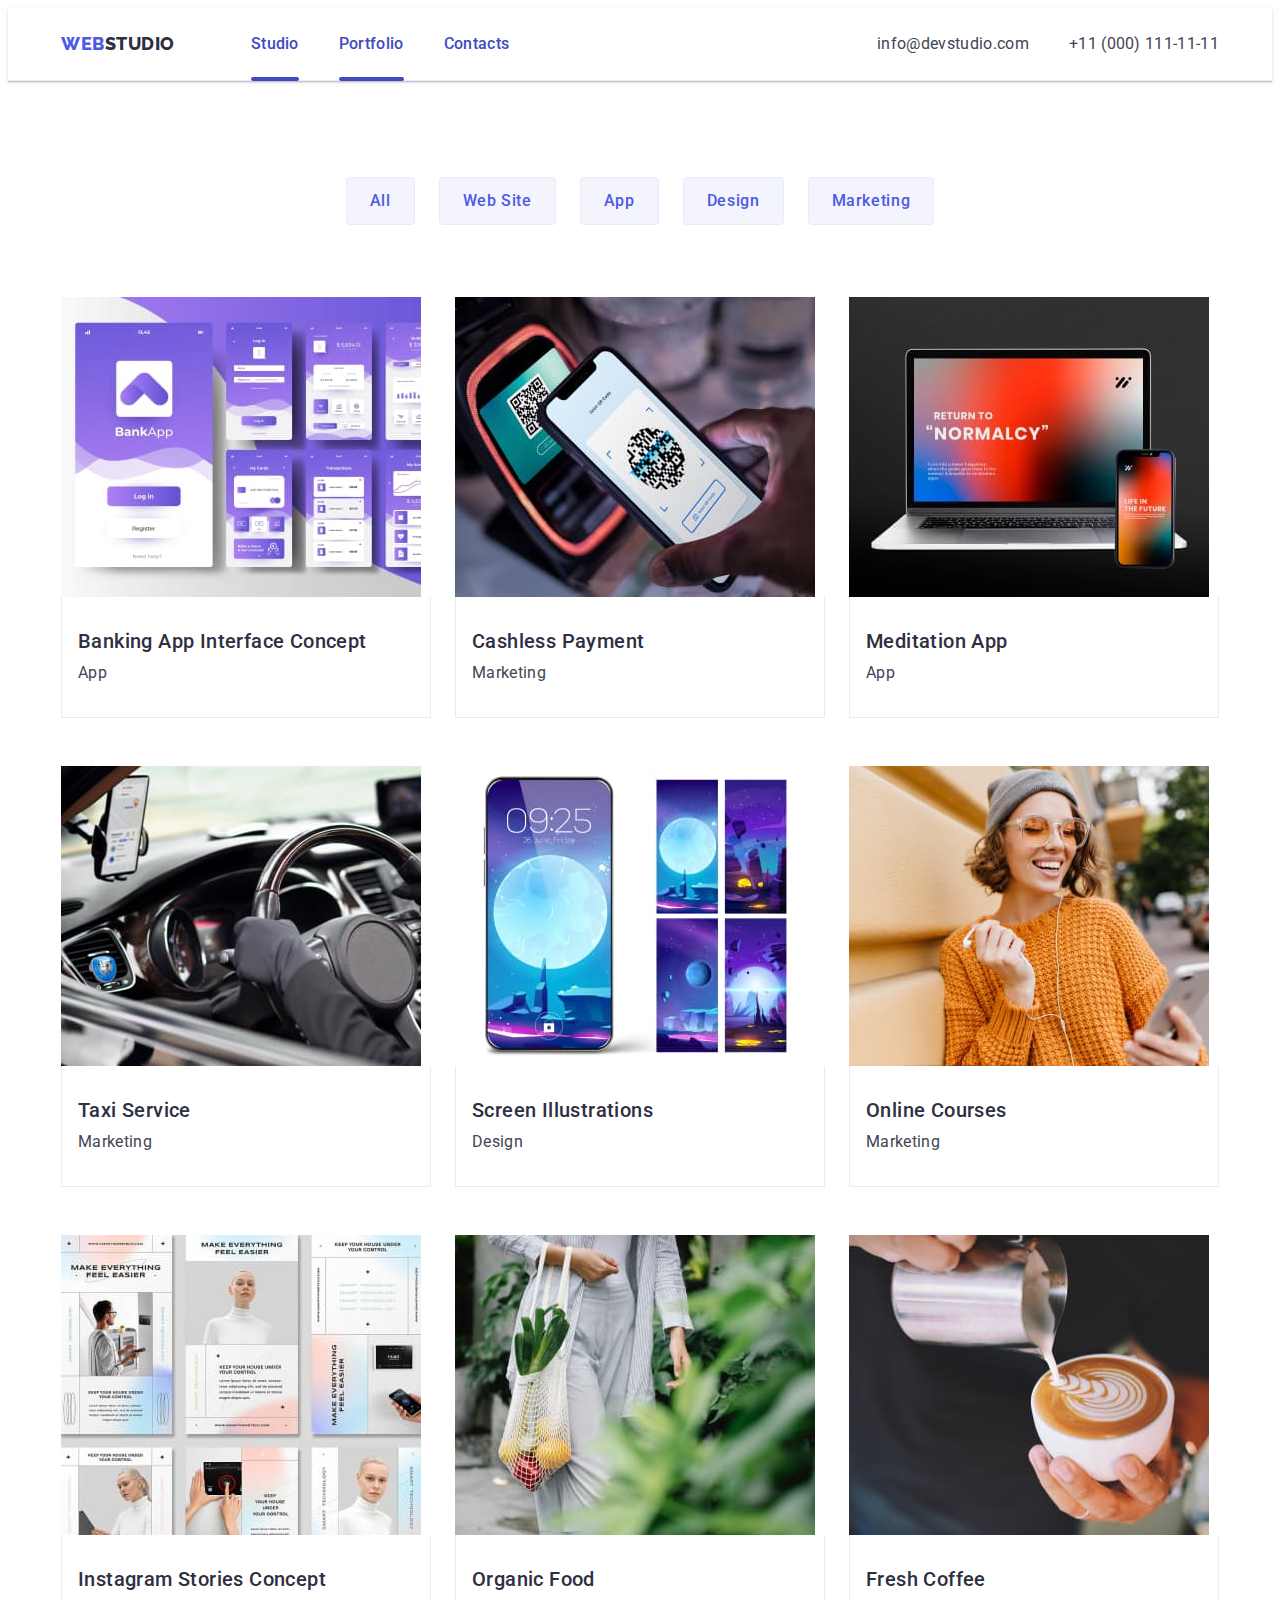
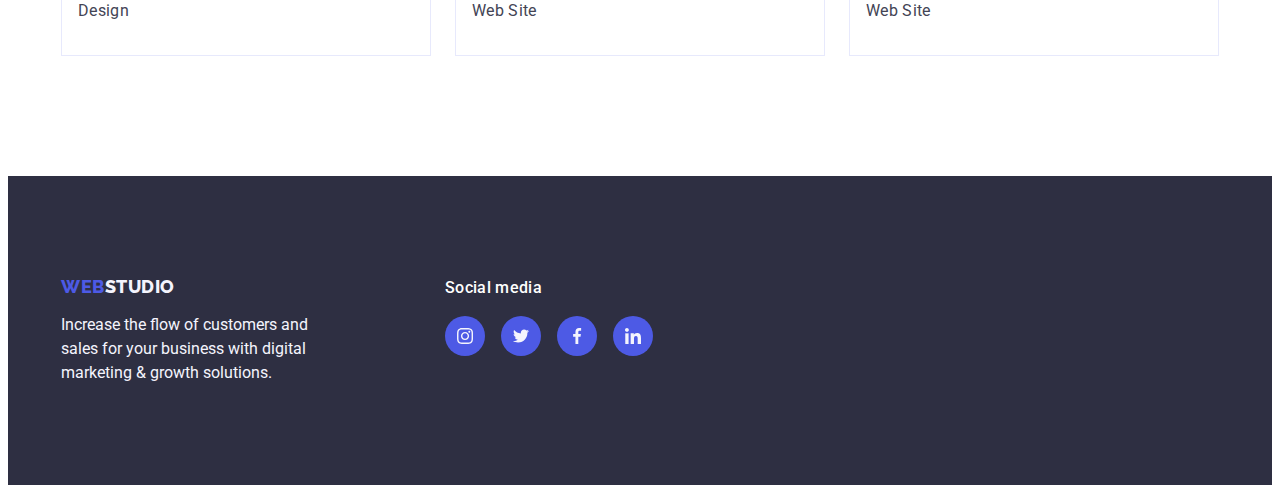
==== commit f9c2c132: "update" ====
--- a/portfolio.html
+++ b/portfolio.html
@@ -26,12 +26,12 @@
     <header class="page-header">
       <div class="heder__conteiner container">
         <nav class="page-nav">
-          <a class="link logo active" href="./index.html"
+          <a class="link logo " href="./index.html"
             >Web<span class="logo-header">Studio</span></a
           >
           <ul class="menu list header__menu">
             <li class="menu-link">
-              <a class="link-menu link" href="./index.html">Studio</a>
+              <a class="link-menu link active" href="./index.html">Studio</a>
             </li>
             <li class="menu-link">
               <a class="link-menu link active" href="./portfolio.html"
--- a/css/styles.css
+++ b/css/styles.css
@@ -159,7 +159,7 @@
     width: 100%;
     height: 4px;
     border-radius: 2px;
-    /* background: #404BBF; */
+    background: #404BBF;
     display: block;
 }
 
@@ -206,6 +206,7 @@
     font-size: 16px;
     color: #434455;
     color: 250ms cubic-bezier(0.4, 0, 0.2, 1);
+    transition: color 250ms cubic-bezier(0.4, 0, 0.2, 1);
 }
 
 .contact-phone-number:hover,
@@ -822,7 +823,8 @@
 
 .modal-clous__btn:hover,
 .modal-clous__btn:focus {
-    fill: #ffffff
+    background-color: #404bbf;
+    border: none;
     
     /* border:none; */
 }/* background-color: #404bbf; */
